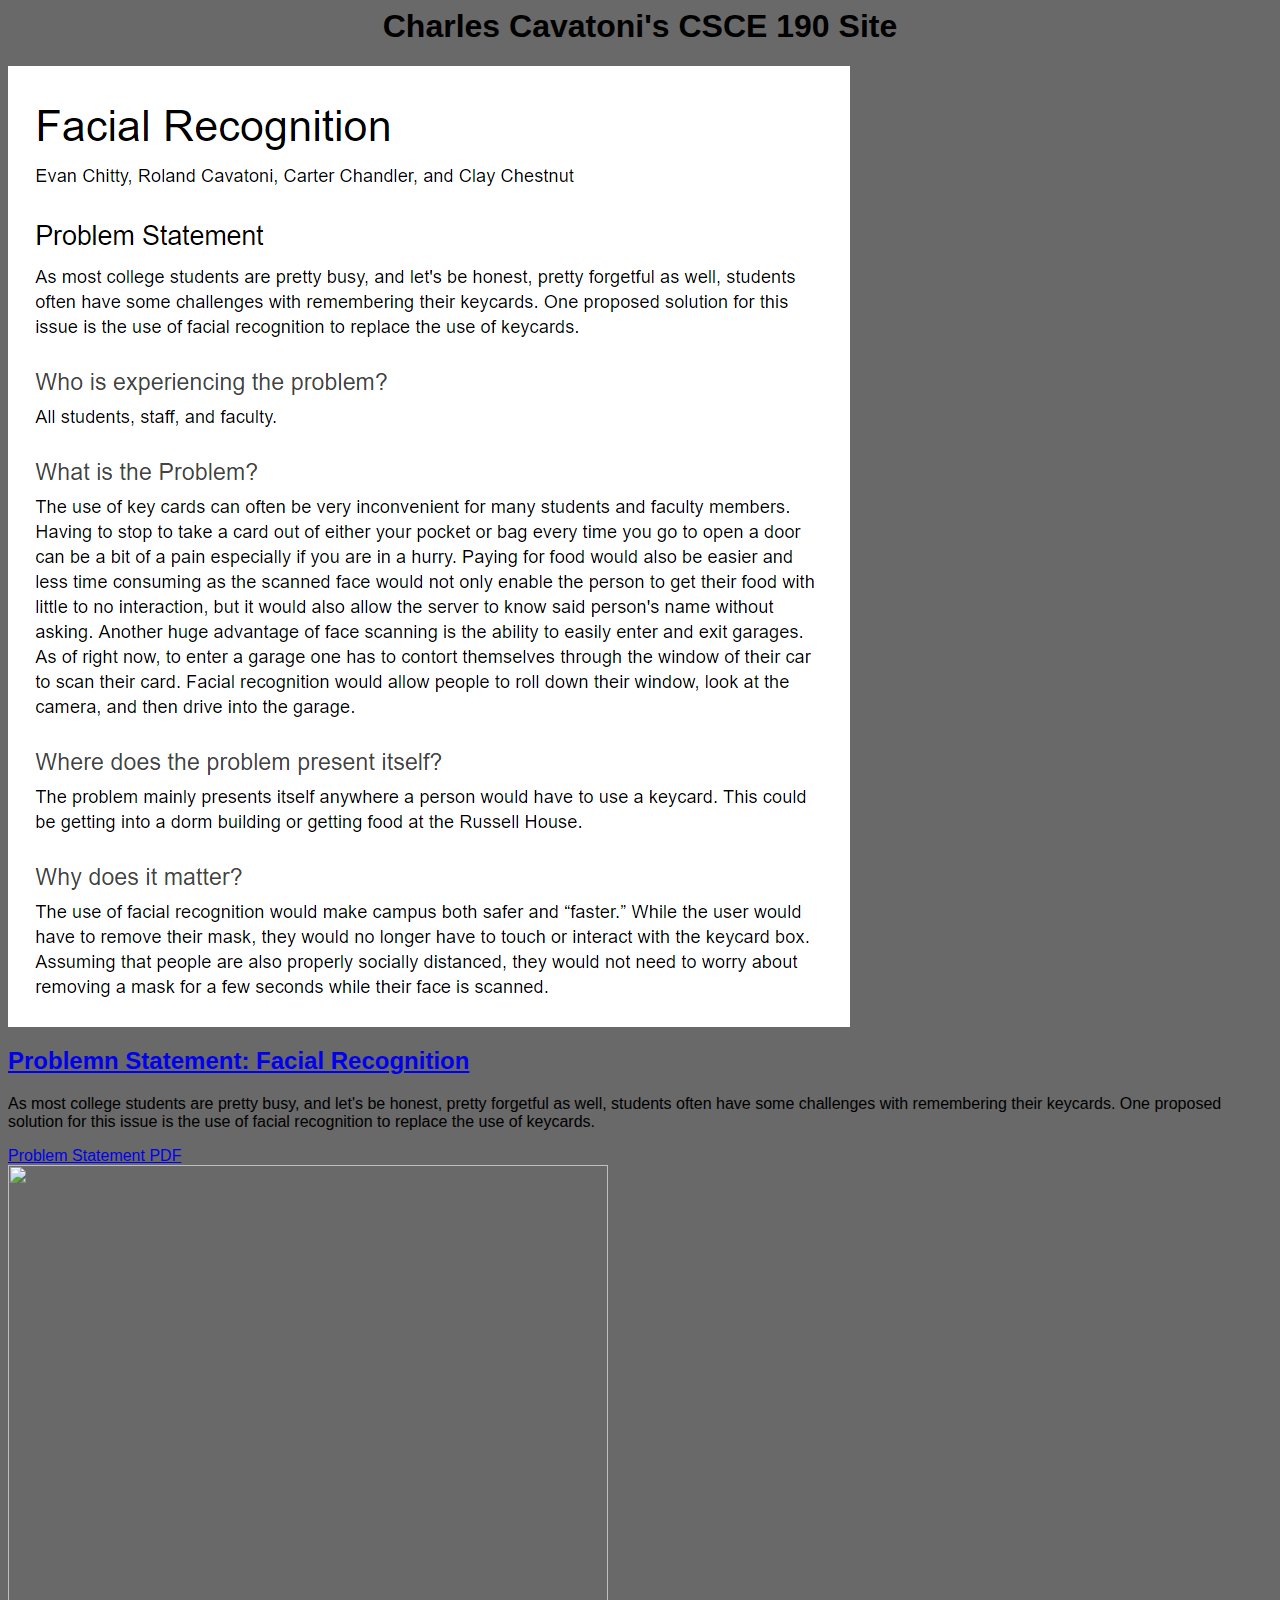
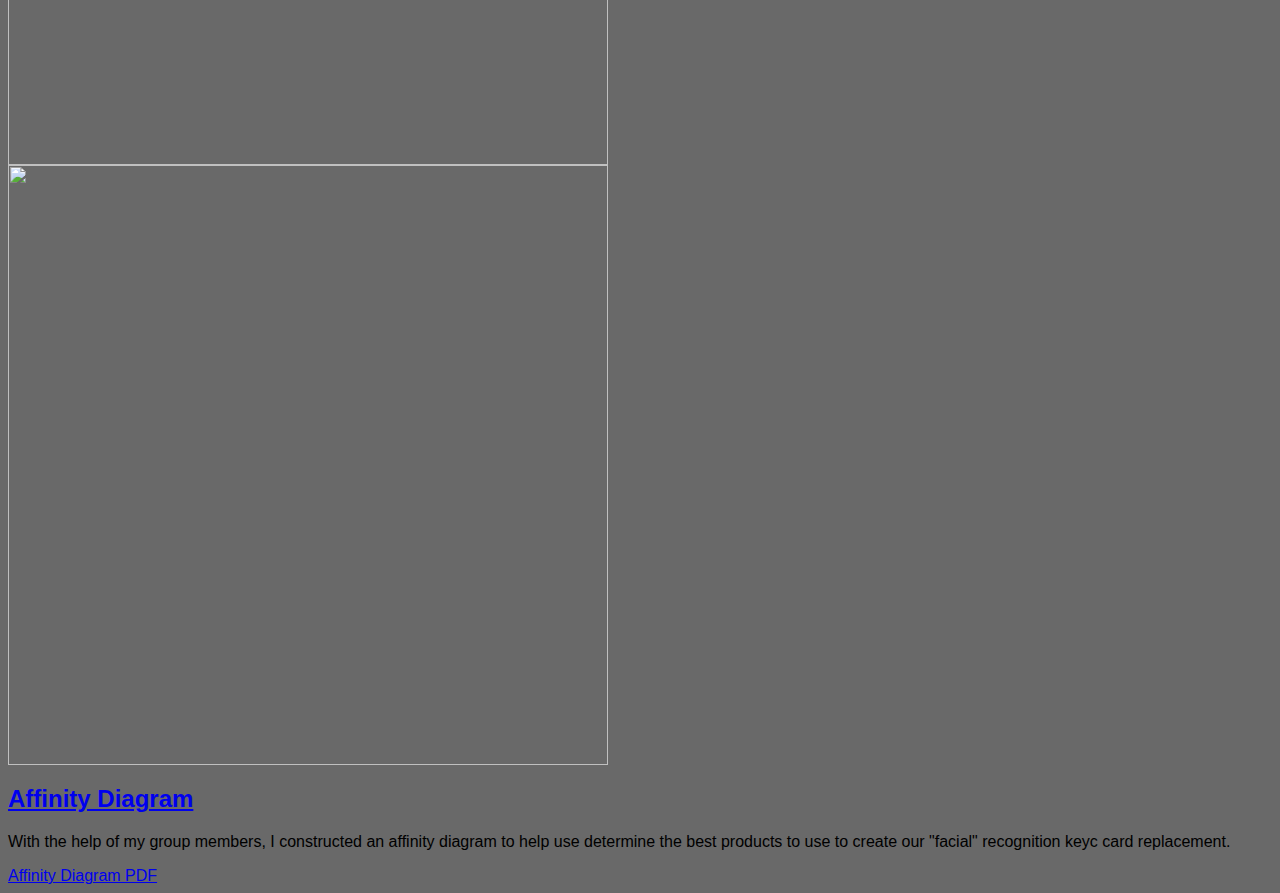
==== index.html @ 14f47b9f "Add files via upload" ====
<DOCTYPE html>
    
<html>

    <head>

        <link rel="stylesheet" href="styles.css">

        <title>

            CSCE 190: Charles' Website

        </title>

    </head>

    <body>

        <h1>

            Charles Cavatoni's CSCE 190 Site

        </h1>
        
        <!-- Problem Statement Assignment -->

        <section class="assignment">

            <a href="files/CSCE190-000_%20Team%20Assignment_%20Problem%20Statement.pdf"><img src="images/problemstatement.png"></a>

        </section>

        <section class="ass-details">

            <a href="files/CSCE190-000_%20Team%20Assignment_%20Problem%20Statement.pdf"><h2>Problemn Statement: Facial Recognition</h2></a>
            <p>
                As most college students are pretty busy, and let's be honest, pretty forgetful as well, students often have some challenges with remembering their keycards. One proposed solution for this issue is the use of facial recognition to replace the use of keycards.
            </p>
            <a href="files/CSCE190-000_%20Team%20Assignment_%20Problem%20Statement.pdf"> 
                Problem Statement PDF 
            </a>

        </section>
        
        <!-- Affinity Diagram Assignment -->

        <section class="affinity_diagram">

            <a href="files/CSCE190-000_ Team Assignment_ Affinity Diagram.pdf"><img src="images/AffinityDiagrapP1.png" width="600"></a>
            <br>
            <a href="files/CSCE190-000_ Team Assignment_ Affinity Diagram.pdf"><img src="images/AffinityDiagrapP2.png" width="600"></a>

        </section>

        <section class="aff_details">

            <a href="files/CSCE190-000_ Team Assignment_ Affinity Diagram.pdf"><h2>Affinity Diagram</h2></a>
            <p>
                With the help of my group members, I constructed an affinity diagram to help use determine the best products to use to create our "facial" recognition keyc card replacement. 
            </p>
            <a href="files/CSCE190-000_ Team Assignment_ Affinity Diagram.pdf"> 
                Affinity Diagram PDF 
            </a>

        </section>
        
    </body>

</html>

</DOCTYPE>
---- styles.css ----
body {

    background-color: dimgray;
    font-family: Arial, Helvetica, sans-serif

}

h1{

    color: black;
    text-align: center;

}
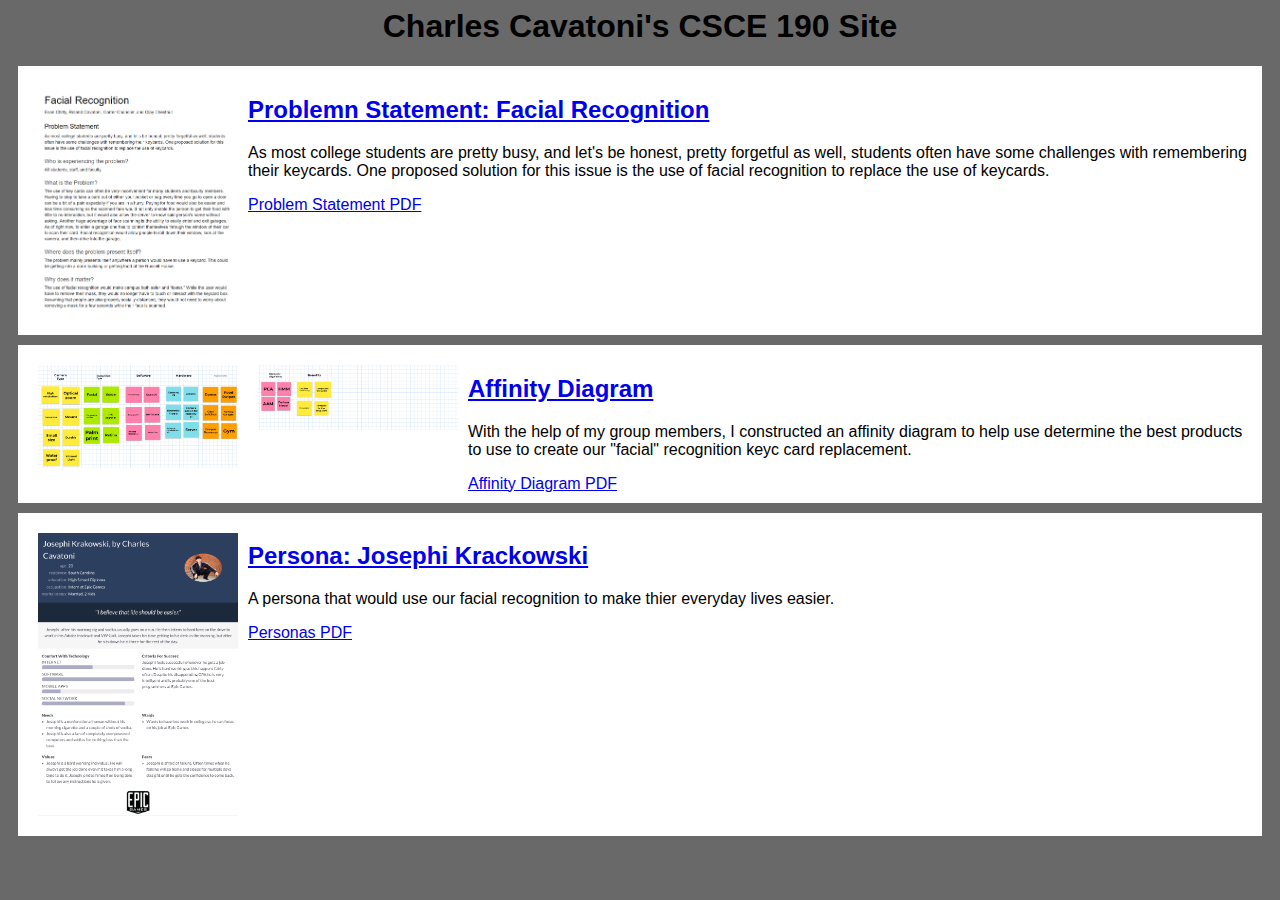
==== commit 5915383a: "Add files via upload" ====
--- a/index.html
+++ b/index.html
@@ -28,42 +28,62 @@
 
             <a href="files/CSCE190-000_%20Team%20Assignment_%20Problem%20Statement.pdf"><img src="images/problemstatement.png"></a>
 
-        </section>
+            <section class="ass-details">
 
-        <section class="ass-details">
+                <a href="files/CSCE190-000_%20Team%20Assignment_%20Problem%20Statement.pdf"><h2>Problemn Statement: Facial Recognition</h2></a>
+                <p>
+                    As most college students are pretty busy, and let's be honest, pretty forgetful as well, students often have some challenges with remembering their keycards. One proposed solution for this issue is the use of facial recognition to replace the use of keycards.
+                </p>
+                <a href="files/CSCE190-000_%20Team%20Assignment_%20Problem%20Statement.pdf"> 
+                    Problem Statement PDF 
+                </a>
 
-            <a href="files/CSCE190-000_%20Team%20Assignment_%20Problem%20Statement.pdf"><h2>Problemn Statement: Facial Recognition</h2></a>
-            <p>
-                As most college students are pretty busy, and let's be honest, pretty forgetful as well, students often have some challenges with remembering their keycards. One proposed solution for this issue is the use of facial recognition to replace the use of keycards.
-            </p>
-            <a href="files/CSCE190-000_%20Team%20Assignment_%20Problem%20Statement.pdf"> 
-                Problem Statement PDF 
-            </a>
+            </section>
 
         </section>
         
         <!-- Affinity Diagram Assignment -->
 
-        <section class="affinity_diagram">
+        <section class="assignment">
 
-            <a href="files/CSCE190-000_ Team Assignment_ Affinity Diagram.pdf"><img src="images/AffinityDiagrapP1.png" width="600"></a>
+            <a href="files/CSCE190-000_ Team Assignment_ Affinity Diagram.pdf"><img src="images/AffinityDiagrapP1.png"></a>
             <br>
-            <a href="files/CSCE190-000_ Team Assignment_ Affinity Diagram.pdf"><img src="images/AffinityDiagrapP2.png" width="600"></a>
+            <a href="files/CSCE190-000_ Team Assignment_ Affinity Diagram.pdf"><img src="images/AffinityDiagrapP2.png"></a>
+
+            <section class="ass-details">
+
+                <a href="files/CSCE190-000_ Team Assignment_ Affinity Diagram.pdf"><h2>Affinity Diagram</h2></a>
+                <p>
+                    With the help of my group members, I constructed an affinity diagram to help use determine the best products to use to create our "facial" recognition keyc card replacement. 
+                </p>
+                <a href="files/CSCE190-000_ Team Assignment_ Affinity Diagram.pdf"> 
+                    Affinity Diagram PDF 
+                </a>
+
+            </section>
+
+        </section>
+        
+        <!-- Personas Assignment -->
+
+        <section class="Assignment">
+
+            <a href="files/Personas.pdf"><img src="images/Josephi_Krackowski.png"></a>
+
+            <section class="ass-details">
+
+                <a href="files/Personas.pdf"><h2>Persona: Josephi Krackowski</h2></a>
+                <p>
+                    A persona that would use our facial recognition to make thier everyday lives easier.
+                </p>
+                <a href="files/Personas.pdf"> 
+                    Personas PDF 
+                </a>
+
+            </section>
 
         </section>
 
-        <section class="aff_details">
-
-            <a href="files/CSCE190-000_ Team Assignment_ Affinity Diagram.pdf"><h2>Affinity Diagram</h2></a>
-            <p>
-                With the help of my group members, I constructed an affinity diagram to help use determine the best products to use to create our "facial" recognition keyc card replacement. 
-            </p>
-            <a href="files/CSCE190-000_ Team Assignment_ Affinity Diagram.pdf"> 
-                Affinity Diagram PDF 
-            </a>
-
-        </section>
-        
     </body>
 
 </html>
--- a/styles.css
+++ b/styles.css
@@ -2,6 +2,22 @@
 
     background-color: dimgray;
     font-family: Arial, Helvetica, sans-serif
+
+}
+
+.assignment{
+    
+    display: flex;
+    padding: 10px;
+    background: white;
+    margin: 10px;
+
+}
+
+.assignment img {
+
+    width: 200px;
+    padding: 10px;
 
 }
 
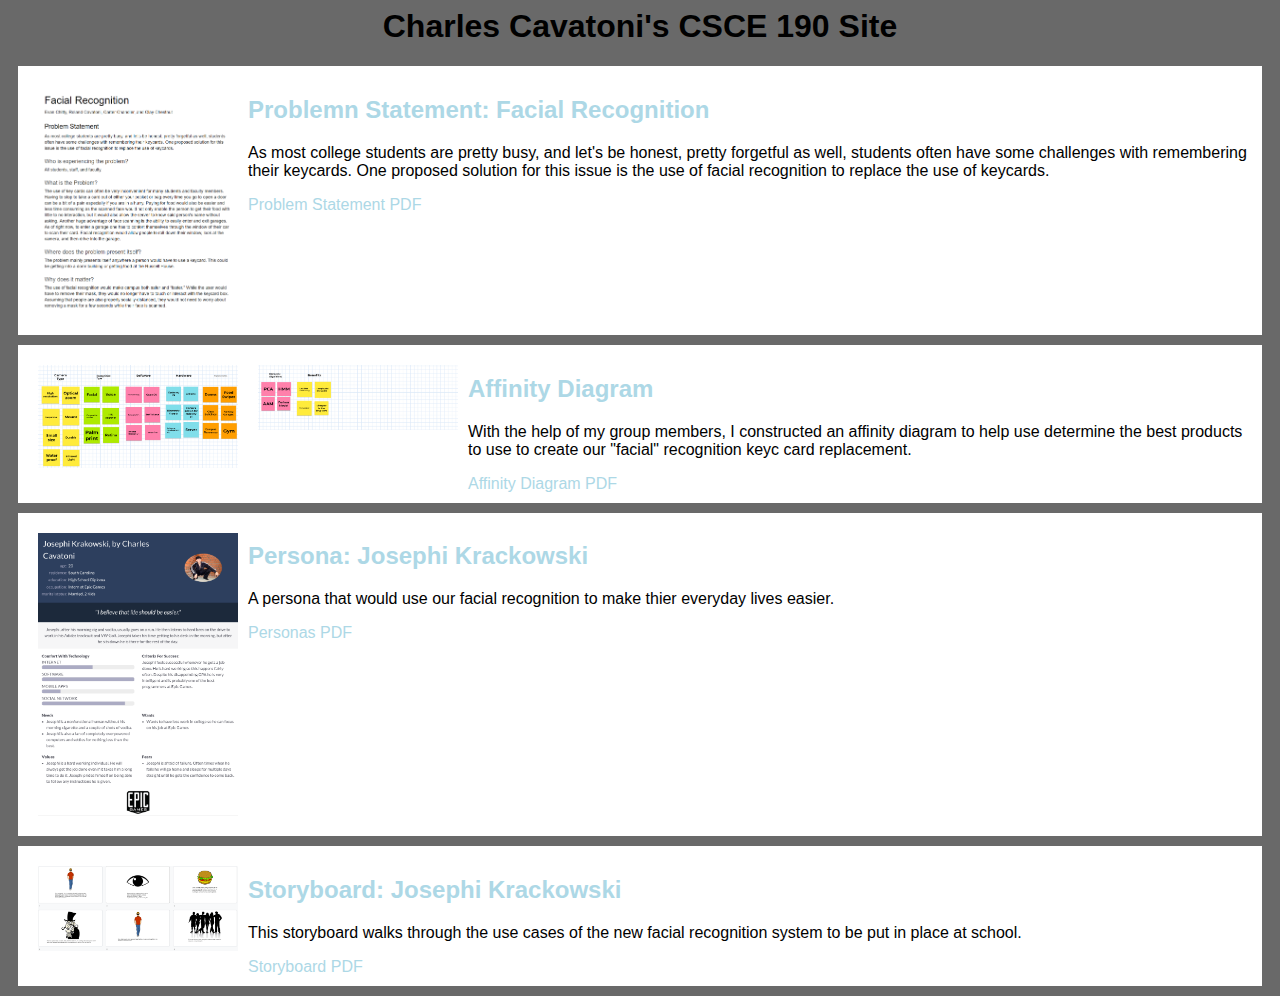
==== commit 6f602992: "Add files via upload" ====
--- a/index.html
+++ b/index.html
@@ -84,6 +84,28 @@
 
         </section>
 
+        <!-- Storyboard Assignment -->
+        
+        <section class="Assignment">
+
+            <a href="files/storyboards.pdf"><img src="images/storyboard.png"></a>
+
+            <section class="ass-details">
+
+                <a href="files/storyboards.pdf"><h2>Storyboard: Josephi Krackowski</h2></a>
+                <p>
+                    This storyboard walks through the use cases of the new facial recognition system to be put in place at school.
+                </p>
+                <a href="files/storyboards.pdf"> 
+                    Storyboard PDF 
+                </a>
+
+            </section>
+
+        </section>
+
+
+
     </body>
 
 </html>
--- a/styles.css
+++ b/styles.css
@@ -26,4 +26,11 @@
     color: black;
     text-align: center;
 
+}
+
+a {
+
+    text-decoration: none;
+    color: #ADD8E6;
+
 }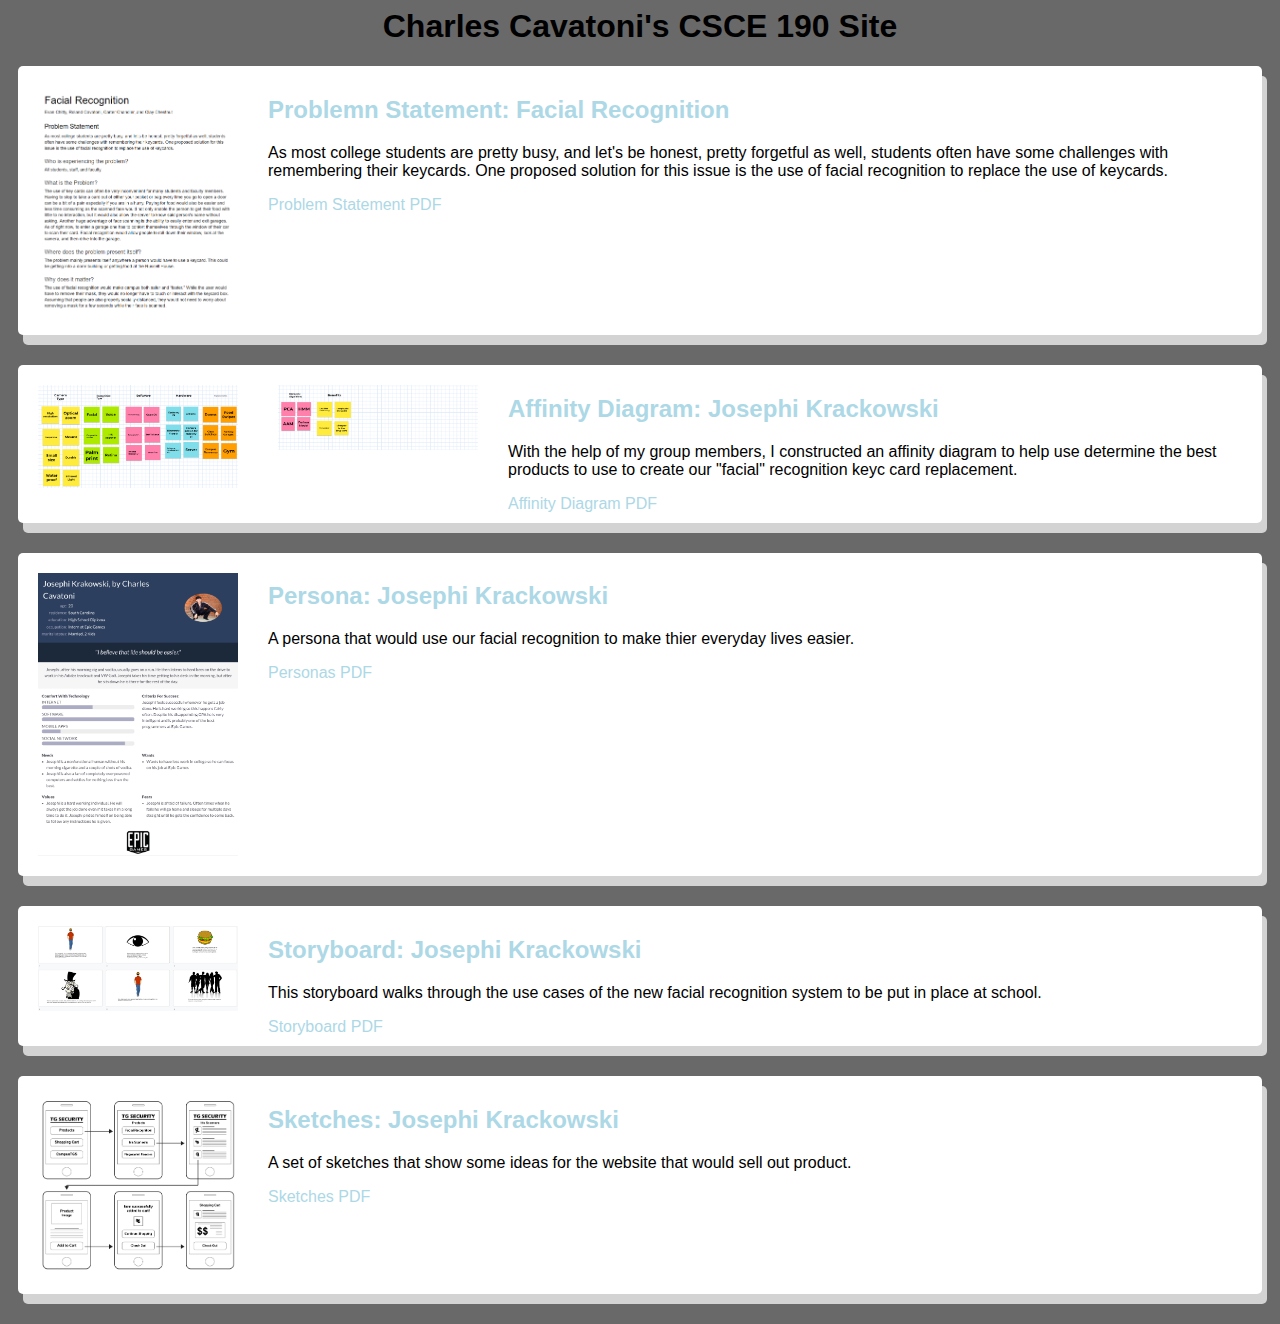
==== commit b63eb9ed: "Add files via upload" ====
--- a/index.html
+++ b/index.html
@@ -52,7 +52,7 @@
 
             <section class="ass-details">
 
-                <a href="files/CSCE190-000_ Team Assignment_ Affinity Diagram.pdf"><h2>Affinity Diagram</h2></a>
+                <a href="files/CSCE190-000_ Team Assignment_ Affinity Diagram.pdf"><h2>Affinity Diagram: Josephi Krackowski</h2></a>
                 <p>
                     With the help of my group members, I constructed an affinity diagram to help use determine the best products to use to create our "facial" recognition keyc card replacement. 
                 </p>
@@ -104,7 +104,25 @@
 
         </section>
 
+        <!-- Sketches Assignment -->
+        
+        <section class="Assignment">
 
+            <a href="files/Sketches.pdf"><img src="images/Sketch.png"></a>
+
+            <section class="ass-details">
+
+                <a href="files/Sketches.pdf"><h2>Sketches: Josephi Krackowski</h2></a>
+                <p>
+                    A set of sketches that show some ideas for the website that would sell out product. 
+                </p>
+                <a href="files/storyboards.pdf"> 
+                    Sketches PDF 
+                </a>
+
+            </section>
+
+        </section>
 
     </body>
 
--- a/styles.css
+++ b/styles.css
@@ -11,6 +11,9 @@
     padding: 10px;
     background: white;
     margin: 10px;
+    margin-bottom: 30px;
+    border-radius: 5px;
+    box-shadow: 5px 10px lightgray;
 
 }
 
@@ -18,6 +21,8 @@
 
     width: 200px;
     padding: 10px;
+    margin-right: 20px;
+    border-radius: 5px;
 
 }
 
@@ -33,4 +38,10 @@
     text-decoration: none;
     color: #ADD8E6;
 
+}
+
+.assignment a:hover {
+
+    color: darkgrey;
+
 }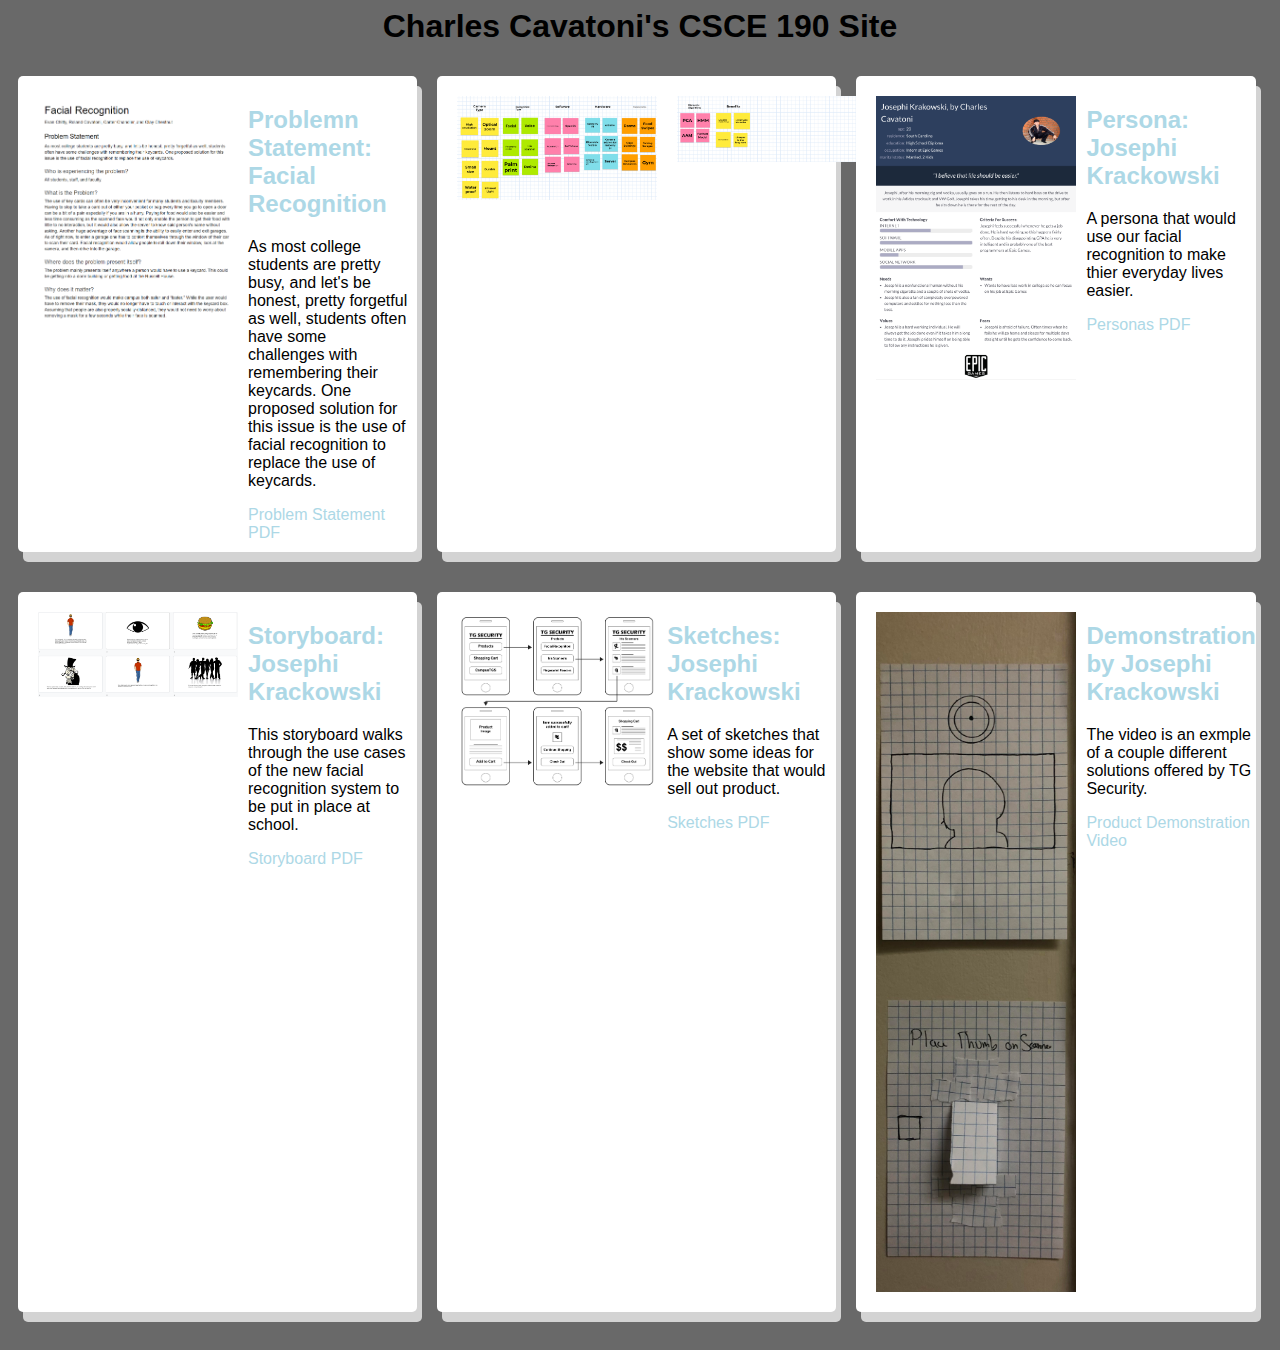
==== commit 88502068: "Add files via upload" ====
--- a/index.html
+++ b/index.html
@@ -24,105 +24,129 @@
         
         <!-- Problem Statement Assignment -->
 
-        <section class="assignment">
+        <div class=assignments>    
+            
+            <section class="assignment">
 
-            <a href="files/CSCE190-000_%20Team%20Assignment_%20Problem%20Statement.pdf"><img src="images/problemstatement.png"></a>
+                <a href="files/CSCE190-000_%20Team%20Assignment_%20Problem%20Statement.pdf"><img src="images/problemstatement.png"></a>
 
-            <section class="ass-details">
+                <section class="ass-details">
 
-                <a href="files/CSCE190-000_%20Team%20Assignment_%20Problem%20Statement.pdf"><h2>Problemn Statement: Facial Recognition</h2></a>
-                <p>
-                    As most college students are pretty busy, and let's be honest, pretty forgetful as well, students often have some challenges with remembering their keycards. One proposed solution for this issue is the use of facial recognition to replace the use of keycards.
-                </p>
-                <a href="files/CSCE190-000_%20Team%20Assignment_%20Problem%20Statement.pdf"> 
-                    Problem Statement PDF 
-                </a>
+                    <a href="files/CSCE190-000_%20Team%20Assignment_%20Problem%20Statement.pdf"><h2>Problemn Statement: Facial Recognition</h2></a>
+                    <p>
+                        As most college students are pretty busy, and let's be honest, pretty forgetful as well, students often have some challenges with remembering their keycards. One proposed solution for this issue is the use of facial recognition to replace the use of keycards.
+                    </p>
+                    <a href="files/CSCE190-000_%20Team%20Assignment_%20Problem%20Statement.pdf"> 
+                        Problem Statement PDF 
+                    </a>
+
+                </section>
+
+            </section>
+            
+            <!-- Affinity Diagram Assignment -->
+
+            <section class="assignment">
+
+                <a href="files/CSCE190-000_ Team Assignment_ Affinity Diagram.pdf"><img src="images/AffinityDiagrapP1.png"></a>
+                <br>
+                <a href="files/CSCE190-000_ Team Assignment_ Affinity Diagram.pdf"><img src="images/AffinityDiagrapP2.png"></a>
+
+                <section class="ass-details">
+
+                    <a href="files/CSCE190-000_ Team Assignment_ Affinity Diagram.pdf"><h2>Affinity Diagram: Josephi Krackowski</h2></a>
+                    <p>
+                        With the help of my group members, I constructed an affinity diagram to help use determine the best products to use to create our "facial" recognition keyc card replacement. 
+                    </p>
+                    <a href="files/CSCE190-000_ Team Assignment_ Affinity Diagram.pdf"> 
+                        Affinity Diagram PDF 
+                    </a>
+
+                </section>
+
+            </section>
+            
+            <!-- Personas Assignment -->
+
+            <section class="Assignment">
+
+                <a href="files/Personas.pdf"><img src="images/Josephi_Krackowski.png"></a>
+
+                <section class="ass-details">
+
+                    <a href="files/Personas.pdf"><h2>Persona: Josephi Krackowski</h2></a>
+                    <p>
+                        A persona that would use our facial recognition to make thier everyday lives easier.
+                    </p>
+                    <a href="files/Personas.pdf"> 
+                        Personas PDF 
+                    </a>
+
+                </section>
 
             </section>
 
-        </section>
-        
-        <!-- Affinity Diagram Assignment -->
+            <!-- Storyboard Assignment -->
+            
+            <section class="Assignment">
 
-        <section class="assignment">
+                <a href="files/storyboards.pdf"><img src="images/storyboard.png"></a>
 
-            <a href="files/CSCE190-000_ Team Assignment_ Affinity Diagram.pdf"><img src="images/AffinityDiagrapP1.png"></a>
-            <br>
-            <a href="files/CSCE190-000_ Team Assignment_ Affinity Diagram.pdf"><img src="images/AffinityDiagrapP2.png"></a>
+                <section class="ass-details">
 
-            <section class="ass-details">
+                    <a href="files/storyboards.pdf"><h2>Storyboard: Josephi Krackowski</h2></a>
+                    <p>
+                        This storyboard walks through the use cases of the new facial recognition system to be put in place at school.
+                    </p>
+                    <a href="files/storyboards.pdf"> 
+                        Storyboard PDF 
+                    </a>
 
-                <a href="files/CSCE190-000_ Team Assignment_ Affinity Diagram.pdf"><h2>Affinity Diagram: Josephi Krackowski</h2></a>
-                <p>
-                    With the help of my group members, I constructed an affinity diagram to help use determine the best products to use to create our "facial" recognition keyc card replacement. 
-                </p>
-                <a href="files/CSCE190-000_ Team Assignment_ Affinity Diagram.pdf"> 
-                    Affinity Diagram PDF 
-                </a>
+                </section>
 
             </section>
 
-        </section>
-        
-        <!-- Personas Assignment -->
+            <!-- Sketches Assignment -->
+            
+            <section class="Assignment">
 
-        <section class="Assignment">
+                <a href="files/Sketches.pdf"><img src="images/Sketch.png"></a>
 
-            <a href="files/Personas.pdf"><img src="images/Josephi_Krackowski.png"></a>
+                <section class="ass-details">
 
-            <section class="ass-details">
+                    <a href="files/Sketches.pdf"><h2>Sketches: Josephi Krackowski</h2></a>
+                    <p>
+                        A set of sketches that show some ideas for the website that would sell out product. 
+                    </p>
+                    <a href="files/storyboards.pdf"> 
+                        Sketches PDF 
+                    </a>
 
-                <a href="files/Personas.pdf"><h2>Persona: Josephi Krackowski</h2></a>
-                <p>
-                    A persona that would use our facial recognition to make thier everyday lives easier.
-                </p>
-                <a href="files/Personas.pdf"> 
-                    Personas PDF 
-                </a>
+                </section>
 
             </section>
 
-        </section>
+            <!-- Paper Prototype Assignment -->
+            
+            <section class="Assignment">
 
-        <!-- Storyboard Assignment -->
-        
-        <section class="Assignment">
+                <a href="https://www.youtube.com/watch?v=QaVw3pnYkNg&feature=youtu.be"><img src="images/paper_prototype.jpg"></a>
 
-            <a href="files/storyboards.pdf"><img src="images/storyboard.png"></a>
+                <section class="ass-details">
 
-            <section class="ass-details">
+                    <a href="https://www.youtube.com/watch?v=QaVw3pnYkNg&feature=youtu.be"><h2>Demonstration by Josephi Krackowski</h2></a>
+                    <p>
+                        The video is an exmple of a couple different solutions offered by TG Security. 
+                    </p>
+                    <a href="https://www.youtube.com/watch?v=QaVw3pnYkNg&feature=youtu.be"> 
+                        Product Demonstration Video 
+                    </a>
 
-                <a href="files/storyboards.pdf"><h2>Storyboard: Josephi Krackowski</h2></a>
-                <p>
-                    This storyboard walks through the use cases of the new facial recognition system to be put in place at school.
-                </p>
-                <a href="files/storyboards.pdf"> 
-                    Storyboard PDF 
-                </a>
+                </section>
 
             </section>
 
-        </section>
-
-        <!-- Sketches Assignment -->
-        
-        <section class="Assignment">
-
-            <a href="files/Sketches.pdf"><img src="images/Sketch.png"></a>
-
-            <section class="ass-details">
-
-                <a href="files/Sketches.pdf"><h2>Sketches: Josephi Krackowski</h2></a>
-                <p>
-                    A set of sketches that show some ideas for the website that would sell out product. 
-                </p>
-                <a href="files/storyboards.pdf"> 
-                    Sketches PDF 
-                </a>
-
-            </section>
-
-        </section>
+        </div>
 
     </body>
 
--- a/styles.css
+++ b/styles.css
@@ -2,6 +2,13 @@
 
     background-color: dimgray;
     font-family: Arial, Helvetica, sans-serif
+
+}
+
+.assignments {
+
+    display: flex;
+    flex-wrap: wrap;
 
 }
 
@@ -14,6 +21,7 @@
     margin-bottom: 30px;
     border-radius: 5px;
     box-shadow: 5px 10px lightgray;
+    width: 30%;
 
 }
 
@@ -23,6 +31,8 @@
     padding: 10px;
     margin-right: 20px;
     border-radius: 5px;
+    display: block;
+    margin: auto;
 
 }
 
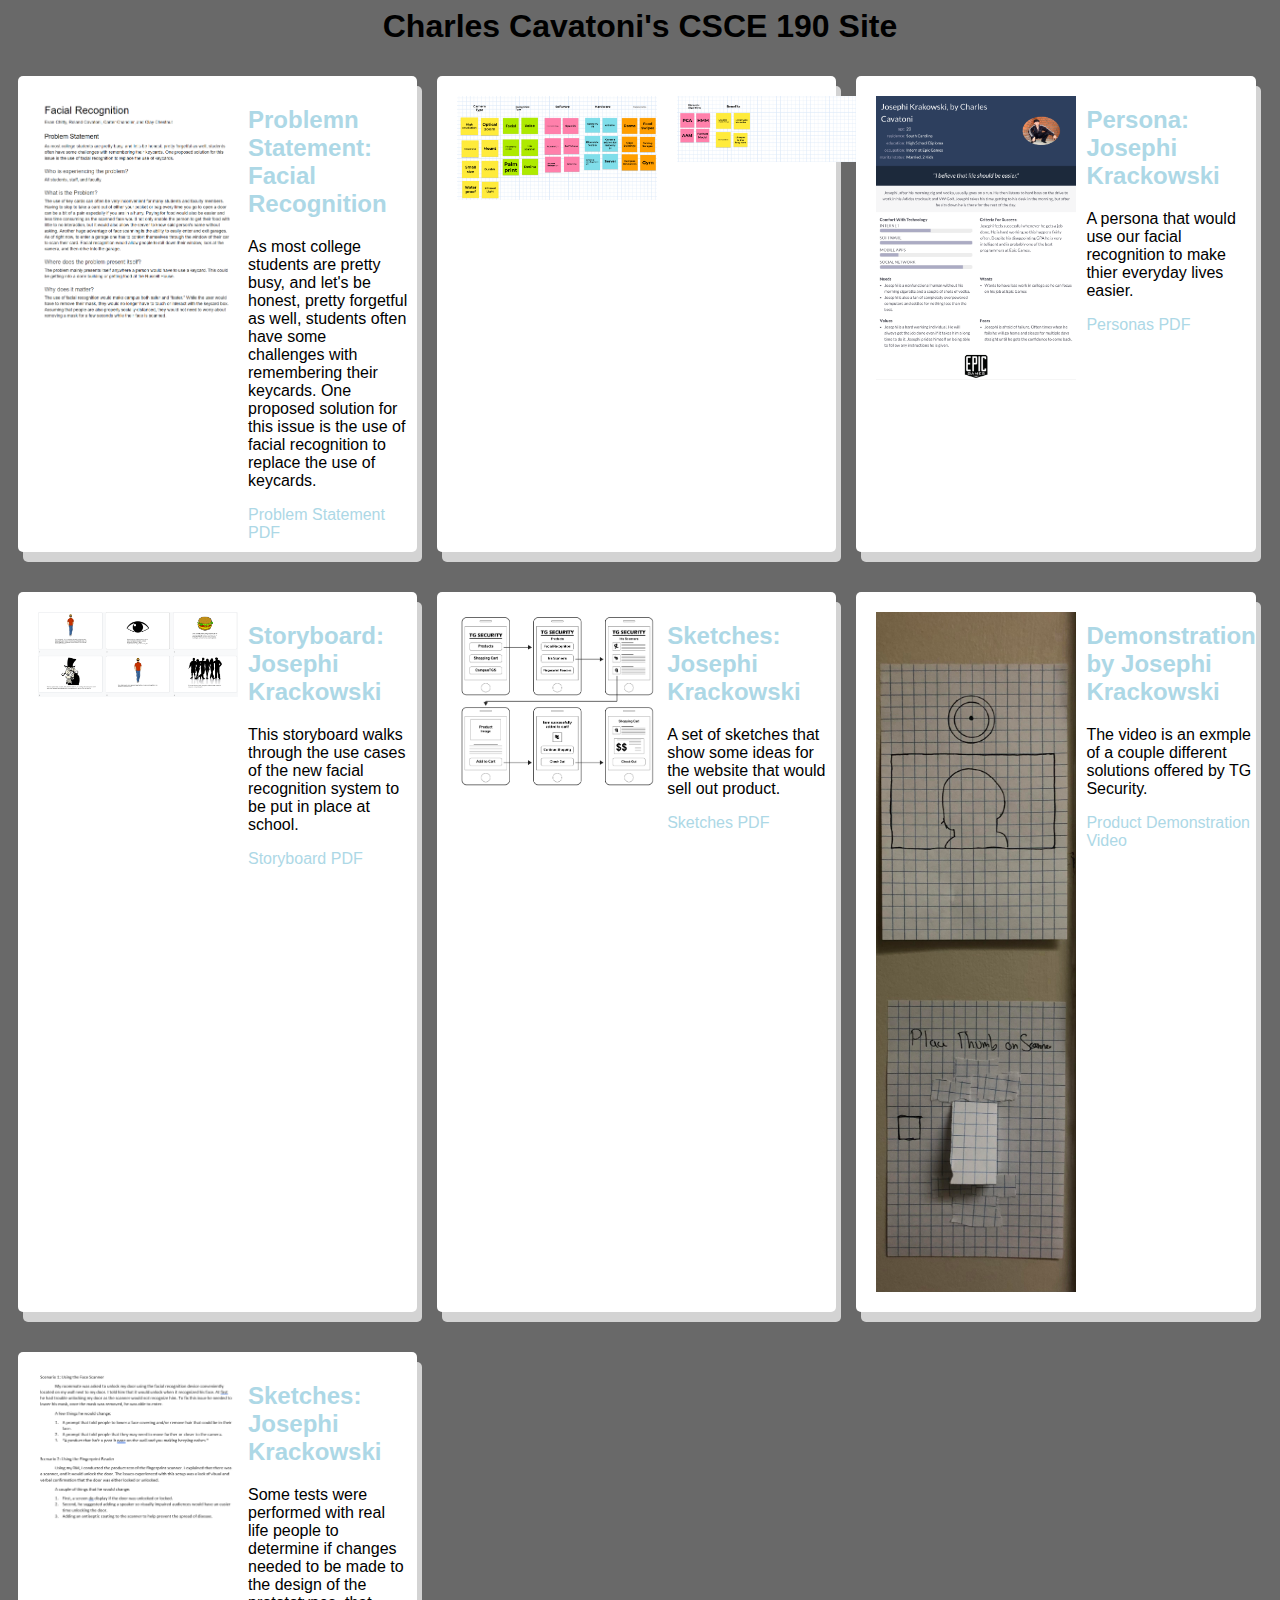
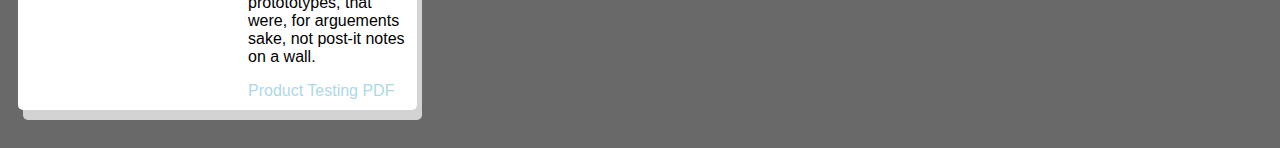
==== commit 5d0e026c: "Add files via upload" ====
--- a/index.html
+++ b/index.html
@@ -145,6 +145,26 @@
                 </section>
 
             </section>
+            
+            <!-- Usability Testing Assignment -->
+            
+            <section class="Assignment">
+
+                <a href="files/Product_Testing.pdf"><img src="images/product_testing.png"></a>
+
+                <section class="ass-details">
+
+                    <a href="files/Product_Testing.pdf"><h2>Sketches: Josephi Krackowski</h2></a>
+                    <p>
+                        Some tests were performed with real life people to determine if changes needed to be made to the design of the protototypes, that were, for arguements sake, not post-it notes on a wall. 
+                    </p>
+                    <a href="files/Product_Testing.pdf"> 
+                        Product Testing PDF 
+                    </a>
+
+                </section>
+
+            </section>
 
         </div>
 
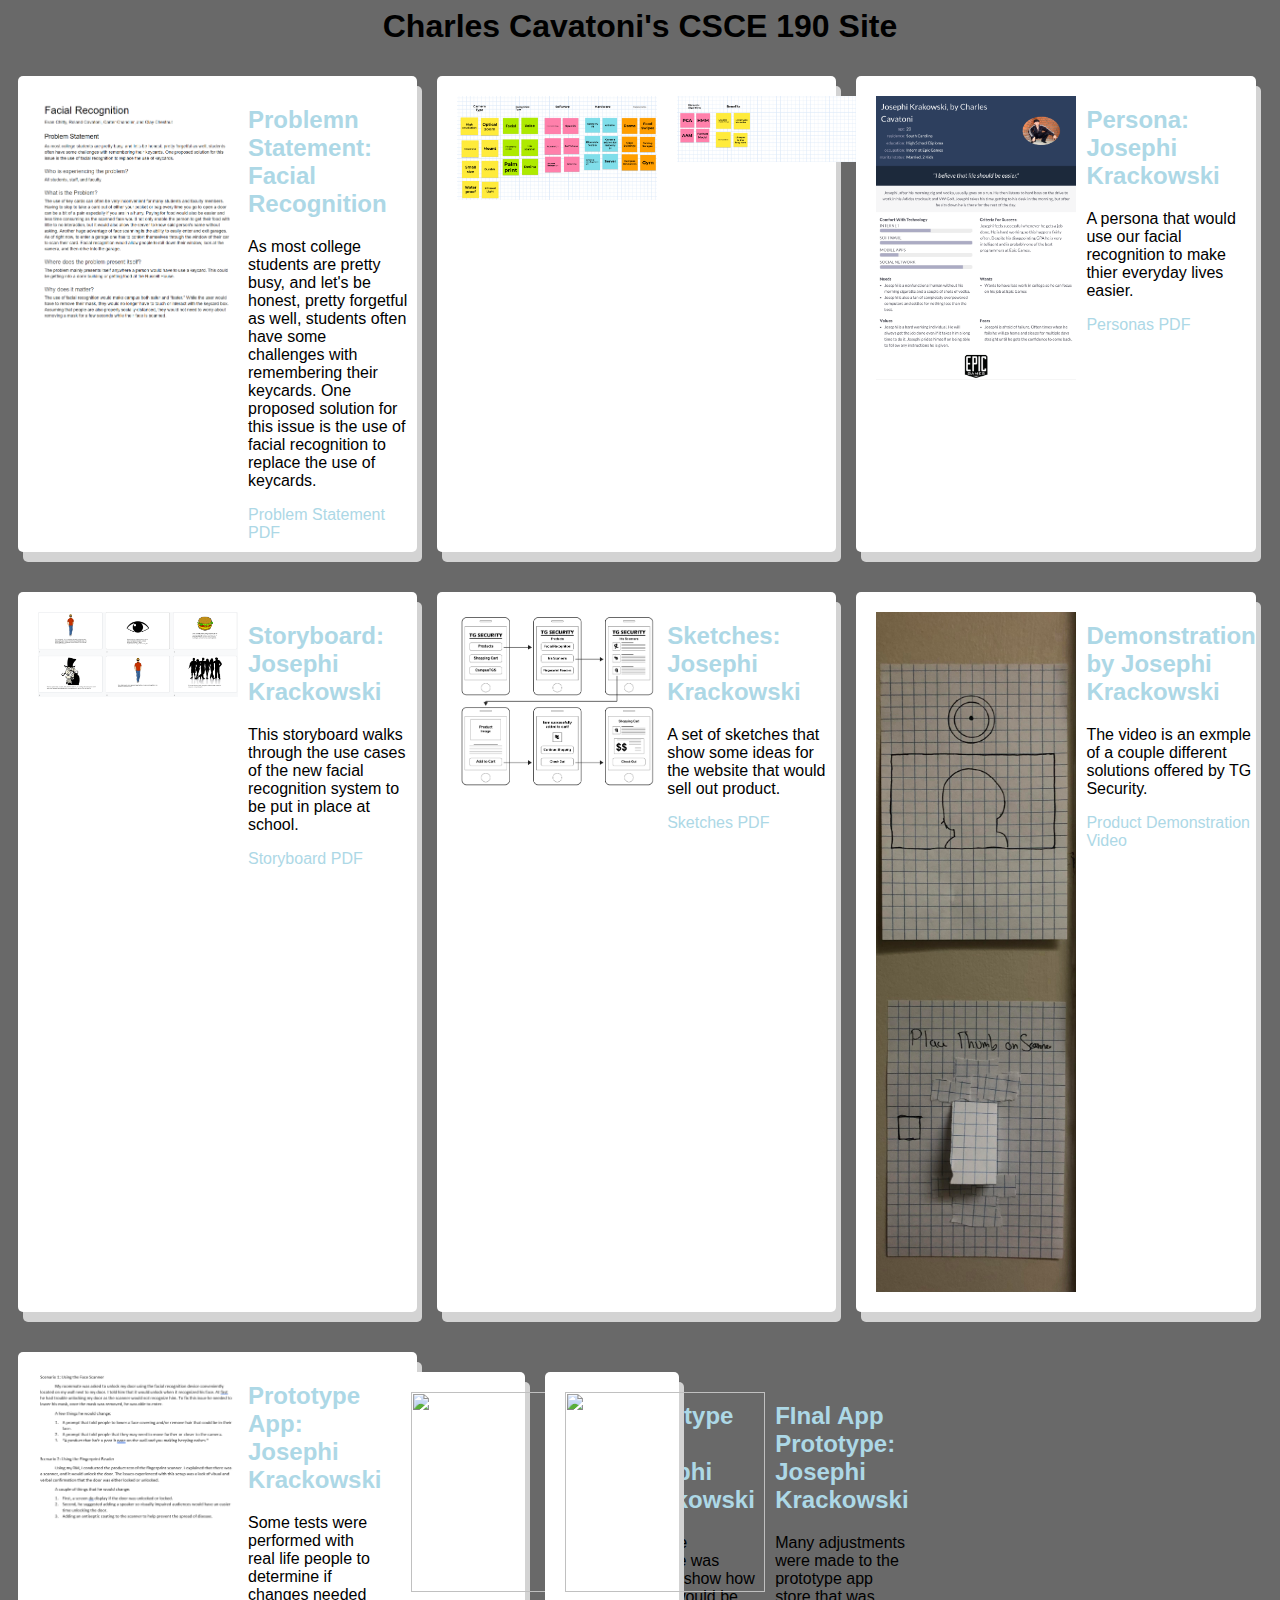
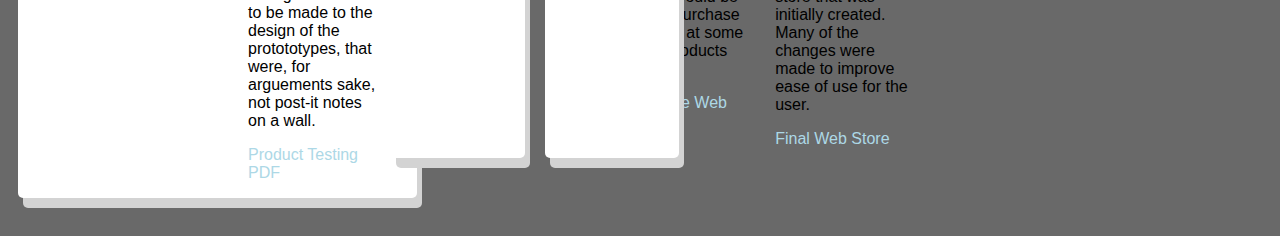
==== commit 895410f0: "Add files via upload" ====
--- a/index.html
+++ b/index.html
@@ -154,7 +154,7 @@
 
                 <section class="ass-details">
 
-                    <a href="files/Product_Testing.pdf"><h2>Sketches: Josephi Krackowski</h2></a>
+                    <a href="files/Product_Testing.pdf"><h2>Prototype App: Josephi Krackowski</h2></a>
                     <p>
                         Some tests were performed with real life people to determine if changes needed to be made to the design of the protototypes, that were, for arguements sake, not post-it notes on a wall. 
                     </p>
@@ -164,6 +164,44 @@
 
                 </section>
 
+            <!-- Low Fidelity Prototype -->
+            
+            <section class="Assignment">
+
+                <a href="files/lo-fi Prototype/index.html"><img src="images/lo-fi prototype photo.png"></a>
+
+                <section class="ass-details">
+
+                    <a href="files/lo-fi Prototype/index.html"><h2>Prototype App: Josephi Krackowski</h2></a>
+                    <p>
+                        A sample webstore was made to show how people would be able to purchase and look at some of the products offered.   
+                    </p>
+                    <a href="files/lo-fi Prototype/index.html"> 
+                        Prototype Web Store 
+                    </a>
+
+                </section>
+
+            </section>
+
+            <!-- High Fidelity Prototype -->
+            
+            <section class="Assignment">
+
+                <a href="files/Final_Design/index.html"><img src="images/lo-fi prototype photo.png"></a>
+
+                <section class="ass-details">
+
+                    <a href="files/Final_Design/index.html"><h2>FInal App Prototype: Josephi Krackowski</h2></a>
+                    <p>
+                        Many adjustments were made to the prototype app store that was initially created. Many of the changes were made to improve ease of use for the user.    
+                    </p>
+                    <a href="files/Final_Design/index.html"> 
+                        Final Web Store 
+                    </a>
+
+                </section>
+
             </section>
 
         </div>
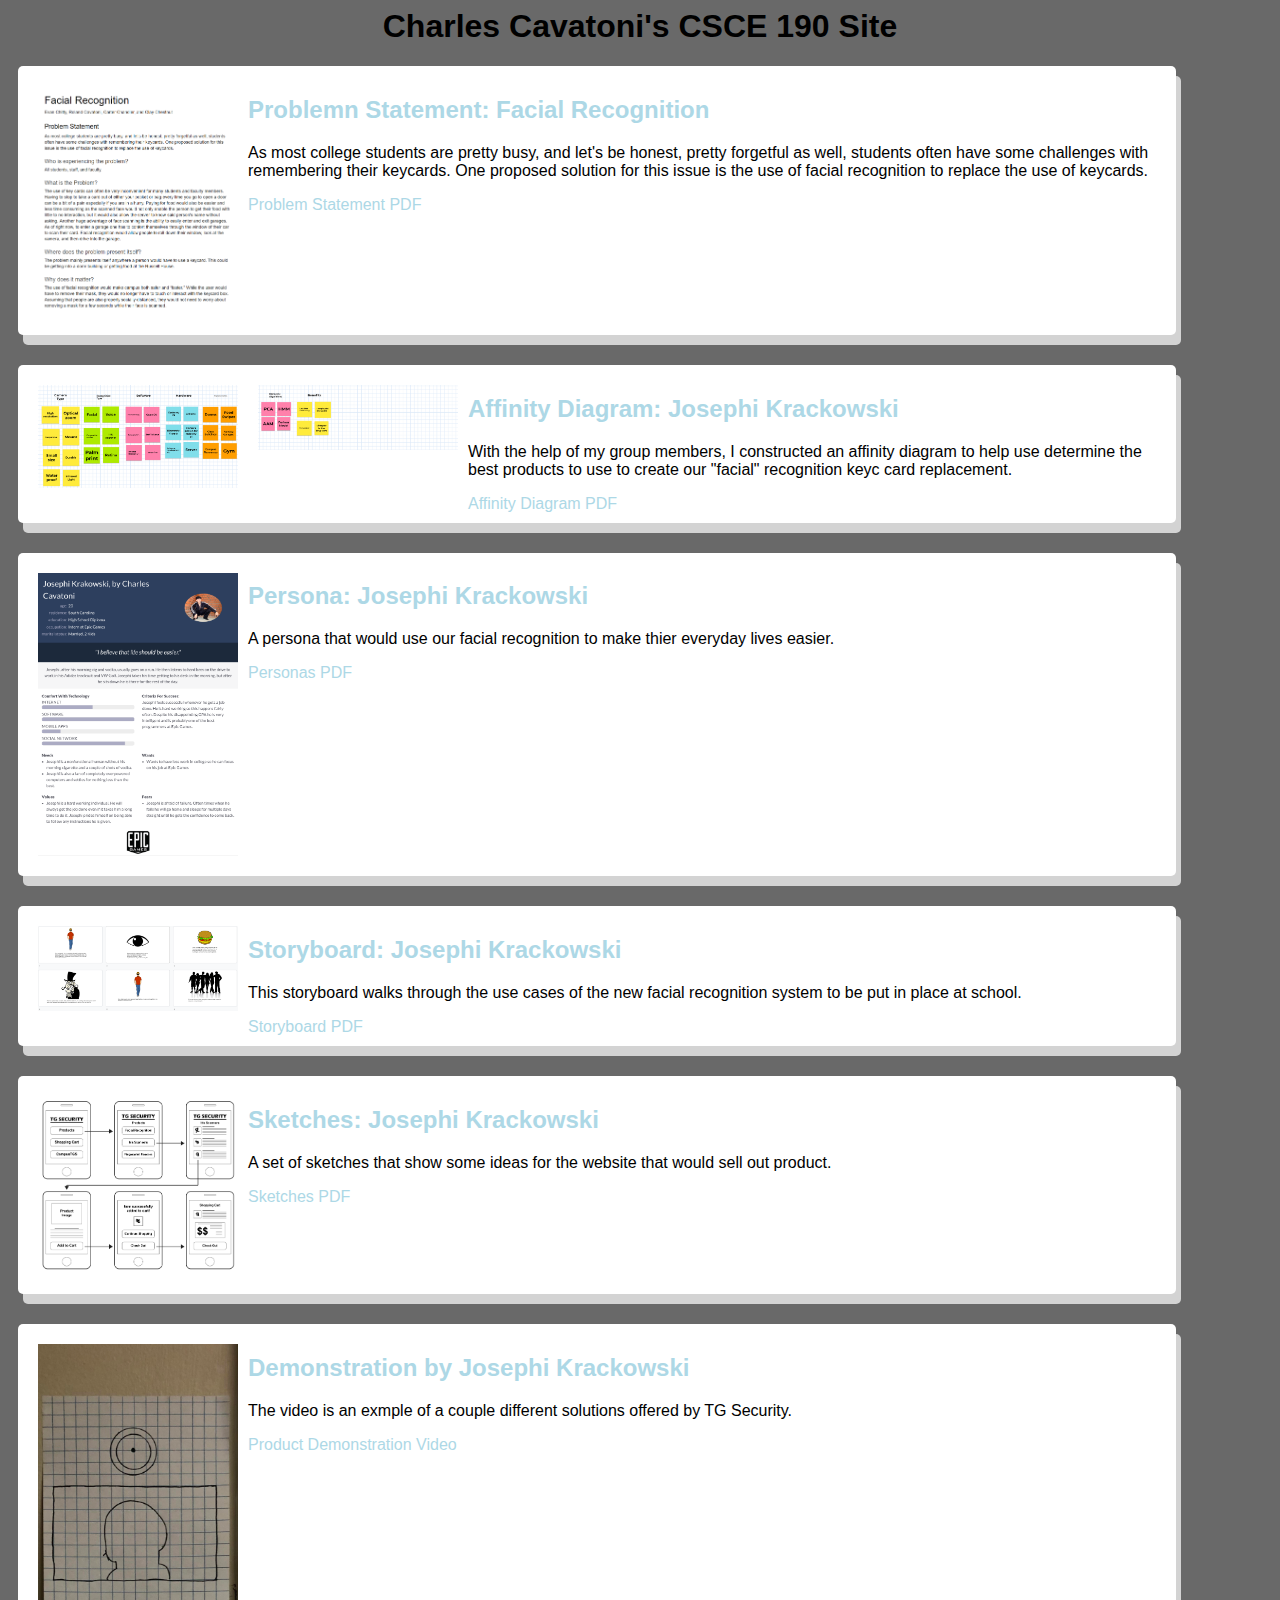
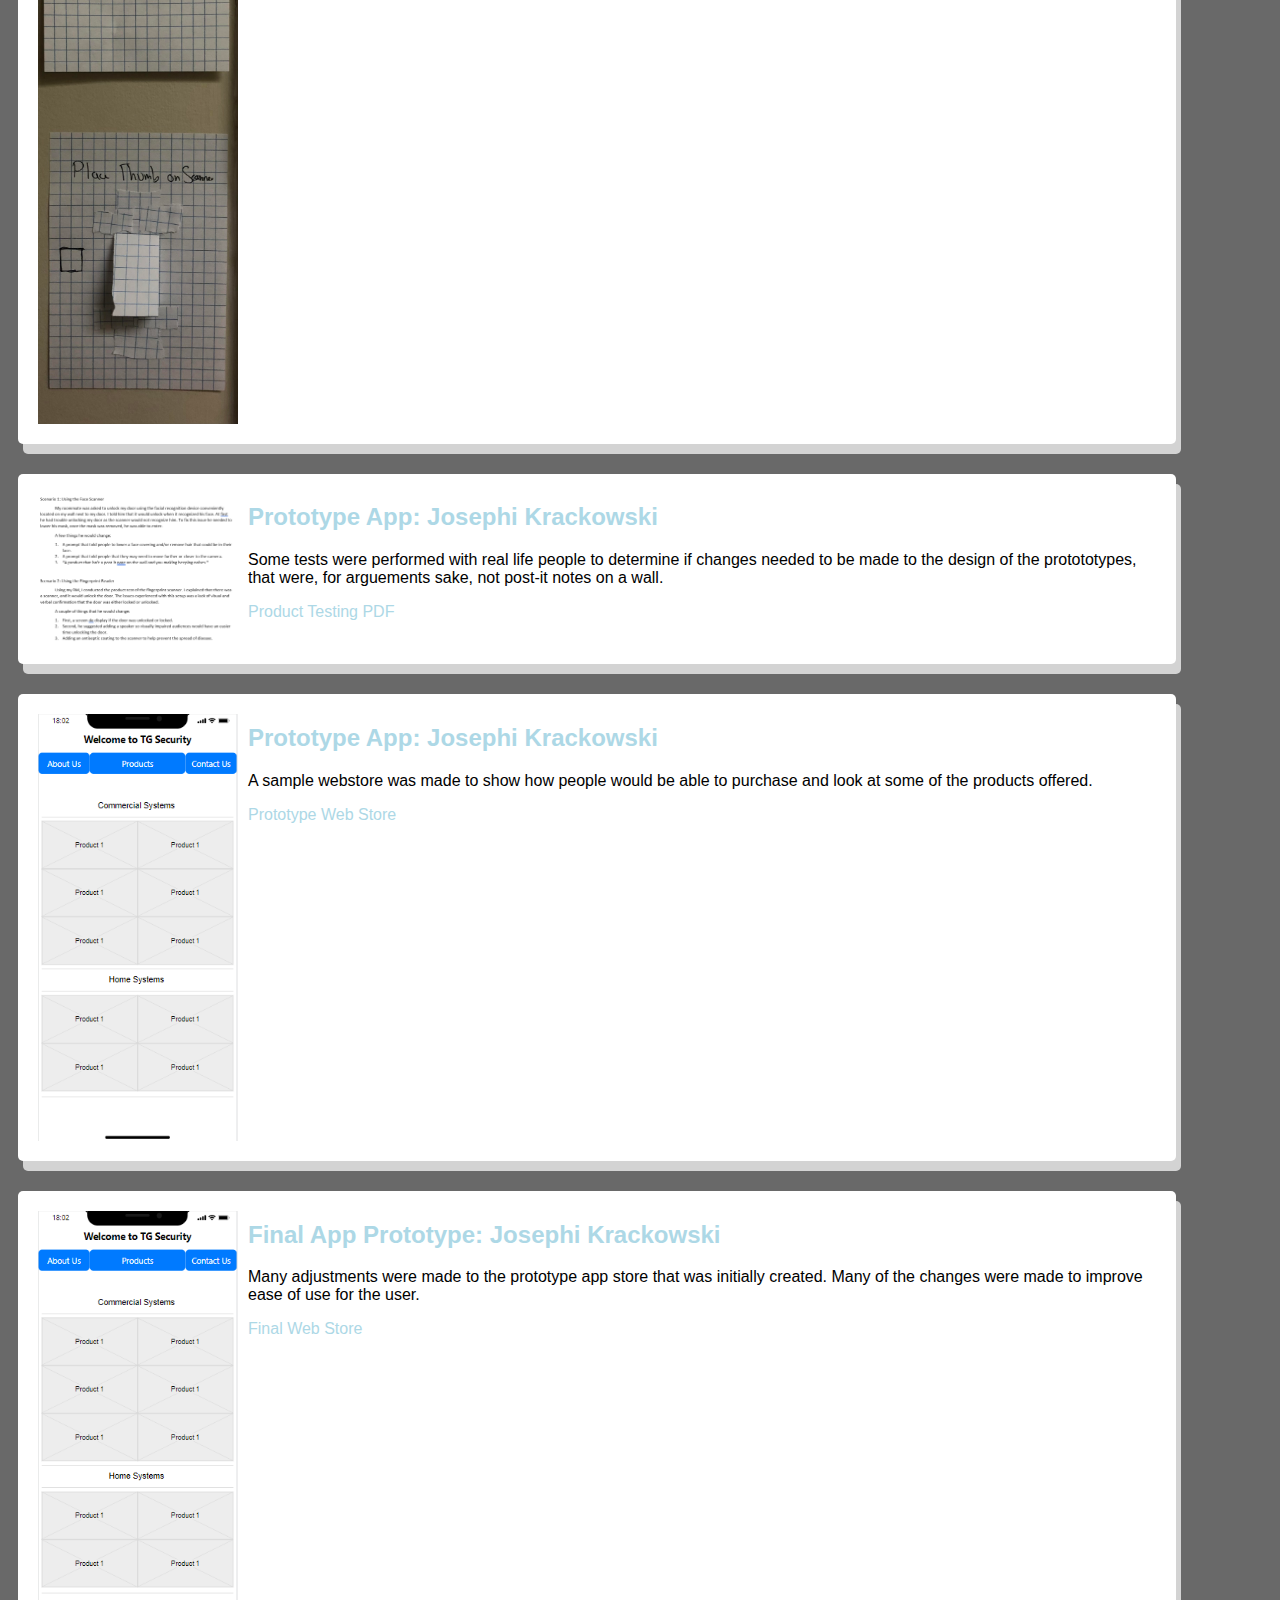
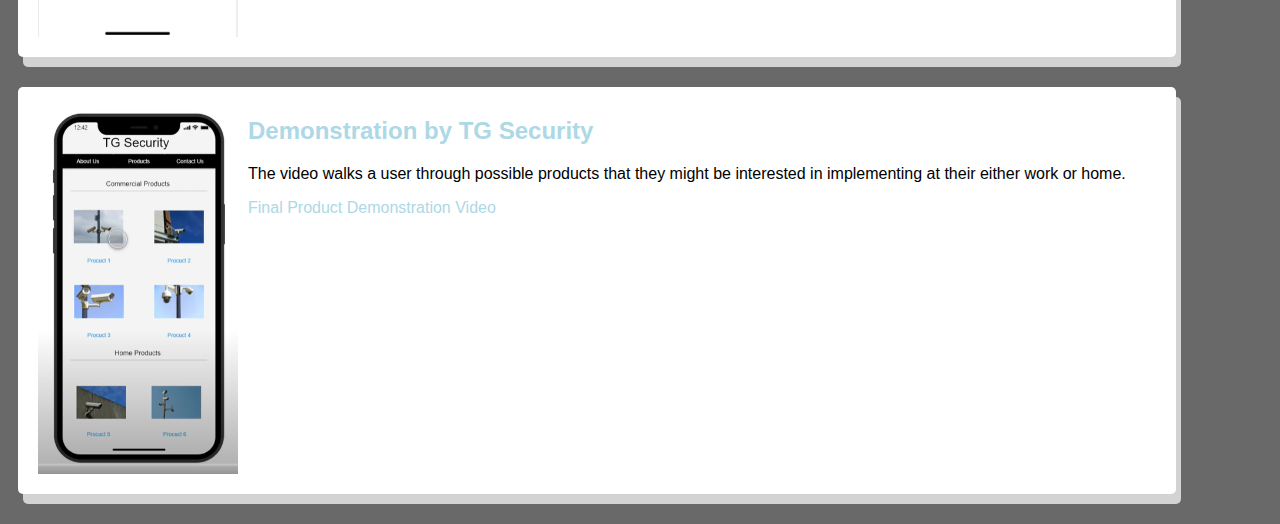
==== commit a5d81c23: "Add files via upload" ====
--- a/index.html
+++ b/index.html
@@ -22,7 +22,7 @@
 
         </h1>
         
-        <!-- Problem Statement Assignment -->
+            <!-- Problem Statement Assignment -->
 
         <div class=assignments>    
             
@@ -164,6 +164,8 @@
 
                 </section>
 
+            </section>
+
             <!-- Low Fidelity Prototype -->
             
             <section class="Assignment">
@@ -192,7 +194,7 @@
 
                 <section class="ass-details">
 
-                    <a href="files/Final_Design/index.html"><h2>FInal App Prototype: Josephi Krackowski</h2></a>
+                    <a href="files/Final_Design/index.html"><h2>Final App Prototype: Josephi Krackowski</h2></a>
                     <p>
                         Many adjustments were made to the prototype app store that was initially created. Many of the changes were made to improve ease of use for the user.    
                     </p>
@@ -204,6 +206,26 @@
 
             </section>
 
+            <!-- Final Presentation  -->
+            
+            <section class="Assignment">
+
+                <a href="https://www.youtube.com/watch?v=0s5pnIMkpr4"><img src="images/final app design.png"></a>
+
+                <section class="ass-details">
+
+                    <a href="https://www.youtube.com/watch?v=0s5pnIMkpr4"><h2>Demonstration by TG Security</h2></a>
+                    <p>
+                        The video walks a user through possible products that they might be interested in implementing at their either work or home. 
+                    </p>
+                    <a href="https://www.youtube.com/watch?v=0s5pnIMkpr4"> 
+                        Final Product Demonstration Video 
+                    </a>
+
+                </section>
+
+            </section>
+
         </div>
 
     </body>
--- a/styles.css
+++ b/styles.css
@@ -2,13 +2,6 @@
 
     background-color: dimgray;
     font-family: Arial, Helvetica, sans-serif
-
-}
-
-.assignments {
-
-    display: flex;
-    flex-wrap: wrap;
 
 }
 
@@ -21,7 +14,7 @@
     margin-bottom: 30px;
     border-radius: 5px;
     box-shadow: 5px 10px lightgray;
-    width: 30%;
+    width: 90%;
 
 }
 
